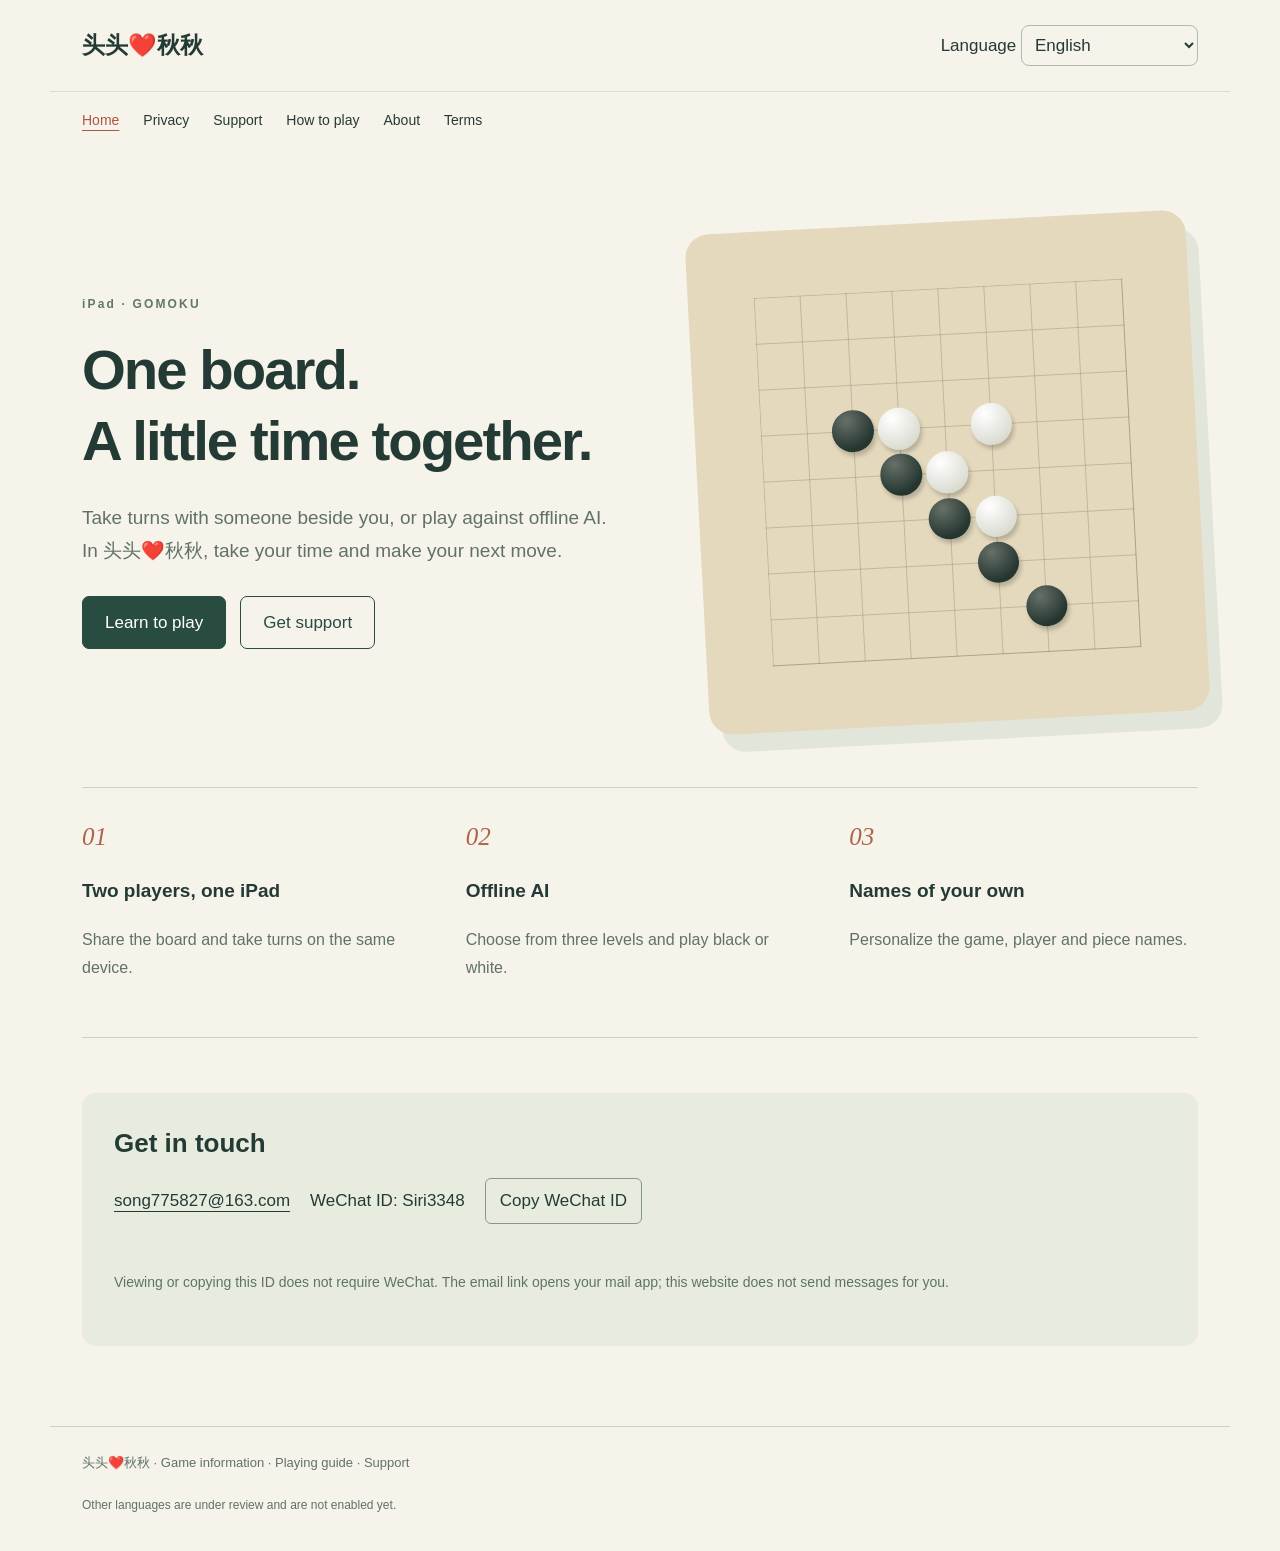
==== index.html @ f910bb74 "Publish static Gomoku support website in Chinese, English and Vietnamese" ====
<!doctype html><html lang="zh-Hans"><head><meta charset="utf-8"><meta name="viewport" content="width=device-width,initial-scale=1"><meta name="description" content="头头❤️秋秋 iPad 五子棋：游戏介绍、技术支持、玩法与隐私说明。"><meta name="referrer" content="strict-origin-when-cross-origin"><title>头头❤️秋秋 · 首页</title><link rel="stylesheet" href="style.css"><script defer src="content.js"></script><script defer src="app.js"></script></head><body data-page="index"><header><a class="brand" href="index.html">头头<span class="heart">❤️</span>秋秋</a><label><span id="language-label">语言</span> <select id="language" aria-labelledby="language-label"><option value="zh-Hans">简体中文</option><option value="en">English</option><option value="vi">Tiếng Việt</option><option value="zh-Hant" disabled>繁體中文</option><option value="ja" disabled>日本語</option><option value="hi" disabled>हिन्दी</option><option value="es" disabled>Español</option><option value="pt-BR" disabled>Português (Brasil)</option><option value="id" disabled>Bahasa Indonesia</option><option value="ko" disabled>한국어</option></select></label></header><nav aria-label="Navigation"></nav><main id="main"><h1>首页</h1><p>头头❤️秋秋 · iPad 五子棋</p><noscript><p>请启用 JavaScript 查看完整多语言内容。联系：<a href="mailto:song775827@163.com">song775827@163.com</a> · WeChat ID: Siri3348</p></noscript></main><footer></footer></body></html>
---- style.css ----
*{box-sizing:border-box}body{margin:0;background:#f6f3eb;color:#243b35;font:17px/1.75 -apple-system,BlinkMacSystemFont,"Segoe UI",sans-serif}a{color:inherit;text-underline-offset:5px}button,select{font:inherit;color:inherit}button,a,select{-webkit-tap-highlight-color:transparent}button:focus-visible,a:focus-visible,select:focus-visible{outline:3px solid #a7533a;outline-offset:5px}header{max-width:1180px;margin:auto;padding:25px 32px;display:flex;align-items:center;justify-content:space-between;gap:20px;border-bottom:1px solid #d9dfd4}.brand{text-decoration:none;font-size:23px;font-weight:700;white-space:nowrap}.heart{color:#b75f48}select{max-width:190px;background:transparent;border:1px solid #aebbae;border-radius:8px;padding:9px}nav{max-width:1180px;margin:auto;padding:16px 32px;display:flex;gap:24px;flex-wrap:wrap;font-size:14px}nav a{text-decoration:none}nav a[aria-current=page]{color:#ae563f;text-decoration:underline}main{max-width:1180px;margin:auto;padding:48px 32px 80px}.hero{display:grid;grid-template-columns:1.1fr 1fr;align-items:center;gap:64px;padding:25px 0 65px}.eyebrow{font-size:12px;letter-spacing:.18em;font-weight:700;color:#607867}h1{font-size:clamp(36px,4.4vw,62px);font-weight:650;line-height:1.25;letter-spacing:-.035em;white-space:pre-line;margin:20px 0 25px}h2{font-size:28px;line-height:1.4;margin:0 0 16px}h3{font-size:19px}p{margin:0 0 20px;overflow-wrap:anywhere}.intro{max-width:530px;font-size:19px;color:#607267}.actions{display:flex;gap:14px;flex-wrap:wrap;margin-top:28px}.button{display:inline-block;background:#284c3f;color:#fff;text-decoration:none;border:1px solid #284c3f;padding:11px 22px;border-radius:7px;cursor:pointer}.button.secondary{background:transparent;color:#284c3f}.board-art{aspect-ratio:1;background:#e4d9bd;border:20px solid #e4d9bd;border-radius:24px;box-shadow:12px 18px 0 #e2e6da;position:relative;transform:rotate(-3deg)}.grid{position:absolute;inset:10%;background-image:linear-gradient(#8d846a66 1px,transparent 1px),linear-gradient(90deg,#8d846a66 1px,transparent 1px);background-size:12.5% 12.5%;border-right:1px solid #8d846a66;border-bottom:1px solid #8d846a66}.stone{position:absolute;width:9%;aspect-ratio:1;border-radius:50%;background:radial-gradient(circle at 35% 25%,#667069,#253630 70%);box-shadow:2px 4px 4px #0003;transform:translate(-50%,-50%)}.stone.white{background:radial-gradient(circle at 35% 25%,#fff,#d3d5c8 90%)}.features{display:grid;grid-template-columns:repeat(3,1fr);gap:35px;padding:35px 0;border-top:1px solid #c9d3c5;border-bottom:1px solid #c9d3c5}.feature-number{font:italic 25px Georgia;color:#ad634a}.features p{font-size:16px;color:#607267}.contact{margin-top:55px;padding:32px;background:#e8ecdf;border-radius:14px}.contact h2{font-size:26px}.contact-links{display:flex;align-items:center;gap:20px;flex-wrap:wrap}.contact button{border:1px solid #869a88;background:transparent;padding:7px 14px;border-radius:6px;cursor:pointer}.muted{font-size:14px;color:#607267}.article{max-width:780px;margin:auto}.article h1{font-size:40px}.article h2{margin-top:38px}.notice{padding:18px 20px;background:#f1e3cb;border-left:3px solid #ae563f;margin-bottom:28px;font-size:15px}.article p{white-space:pre-line}details{padding:20px 0;border-bottom:1px solid #c9d3c5}summary{cursor:pointer;font-weight:600}details p{padding-top:16px}footer{max-width:1180px;margin:auto;border-top:1px solid #c9d3c5;padding:25px 32px;color:#607267;font-size:13px}.status{min-height:26px;font-size:14px}.pending{font-size:12px;margin:10px 0;color:#607267}@media(max-width:700px){header{padding:20px;flex-wrap:wrap}.brand{font-size:21px}nav{padding:12px 20px;gap:12px 18px}main{padding:25px 20px 50px}.hero{grid-template-columns:1fr;gap:35px;padding:10px 0 45px}.board-art{max-width:350px;width:90%;margin:auto}.features{grid-template-columns:1fr;gap:10px}.contact{padding:23px}.contact-links{gap:12px}.article h1{font-size:34px}footer{padding:20px}}@media(prefers-reduced-motion:reduce){*{scroll-behavior:auto}}
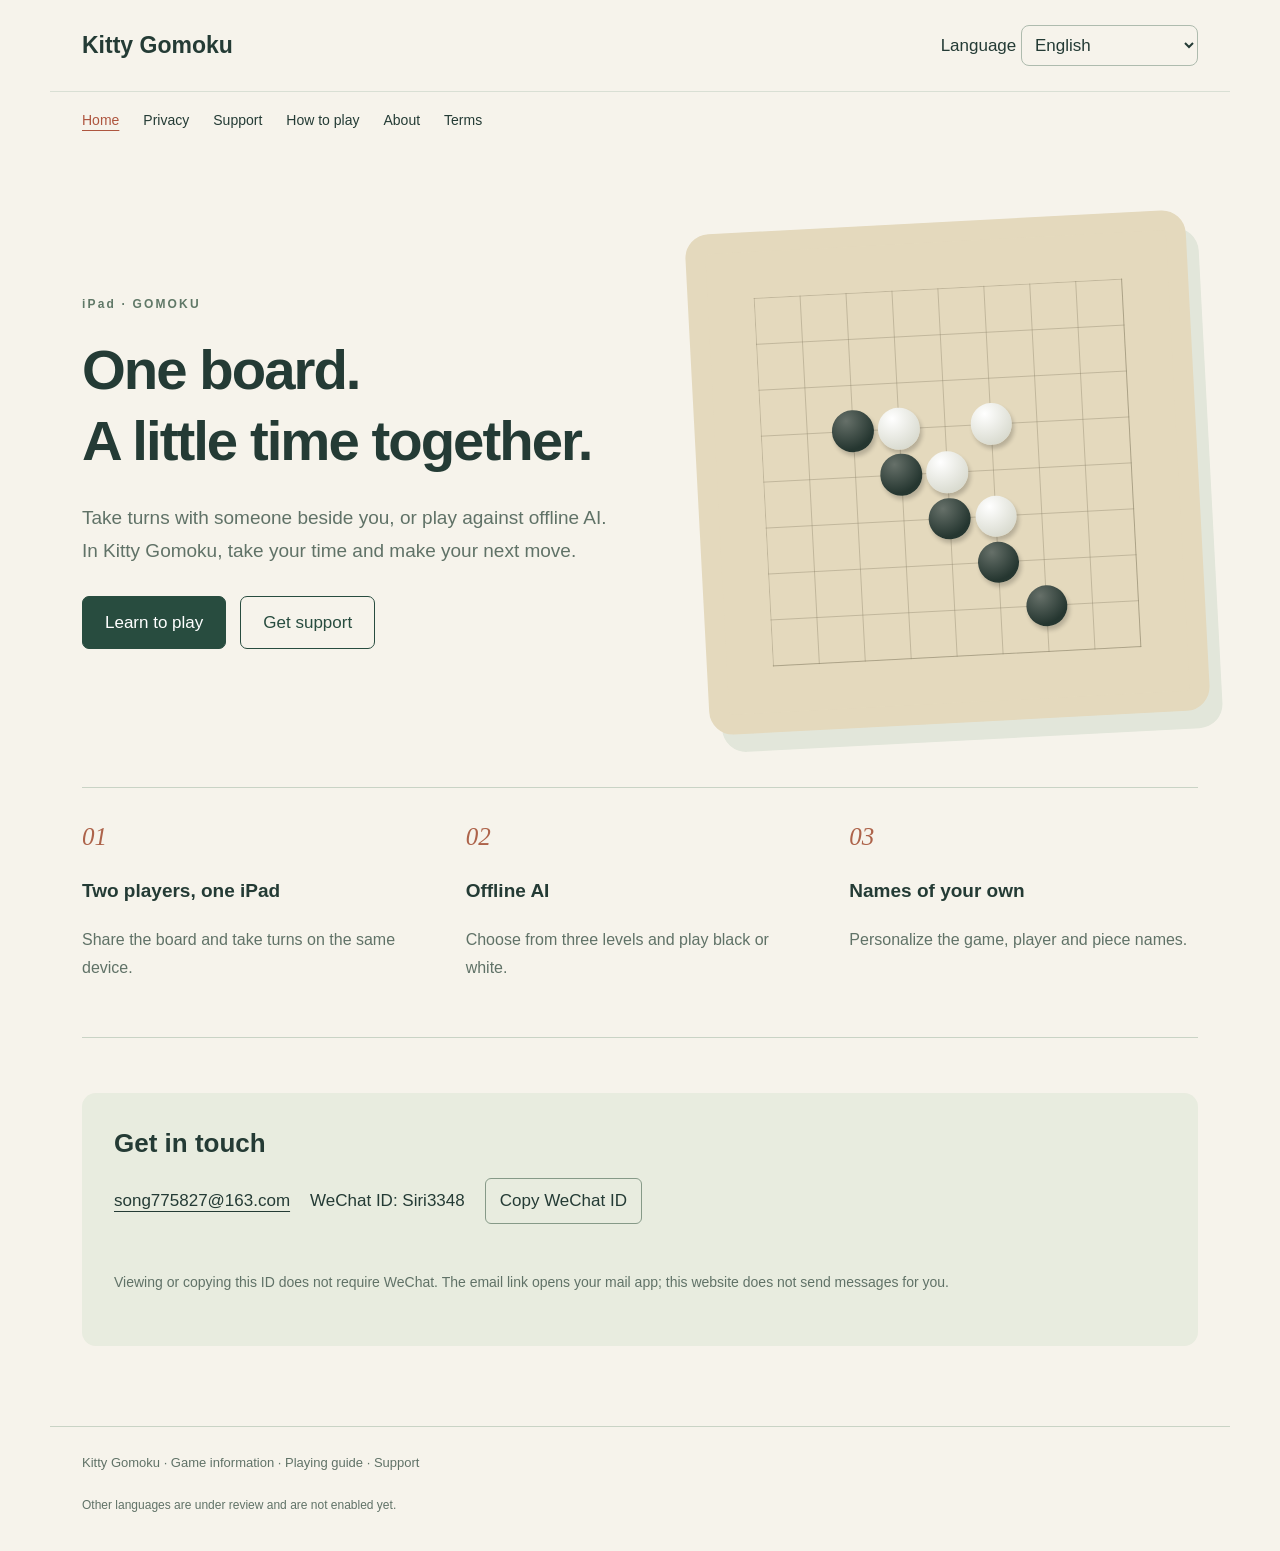
==== commit 06844357: "Unify website branding as Kitty Gomoku Update all six pages, localized Chinese/English/Vietnamese pr" ====
--- a/index.html
+++ b/index.html
@@ -1 +1 @@
-<!doctype html><html lang="zh-Hans"><head><meta charset="utf-8"><meta name="viewport" content="width=device-width,initial-scale=1"><meta name="description" content="头头❤️秋秋 iPad 五子棋：游戏介绍、技术支持、玩法与隐私说明。"><meta name="referrer" content="strict-origin-when-cross-origin"><title>头头❤️秋秋 · 首页</title><link rel="stylesheet" href="style.css"><script defer src="content.js"></script><script defer src="app.js"></script></head><body data-page="index"><header><a class="brand" href="index.html">头头<span class="heart">❤️</span>秋秋</a><label><span id="language-label">语言</span> <select id="language" aria-labelledby="language-label"><option value="zh-Hans">简体中文</option><option value="en">English</option><option value="vi">Tiếng Việt</option><option value="zh-Hant" disabled>繁體中文</option><option value="ja" disabled>日本語</option><option value="hi" disabled>हिन्दी</option><option value="es" disabled>Español</option><option value="pt-BR" disabled>Português (Brasil)</option><option value="id" disabled>Bahasa Indonesia</option><option value="ko" disabled>한국어</option></select></label></header><nav aria-label="Navigation"></nav><main id="main"><h1>首页</h1><p>头头❤️秋秋 · iPad 五子棋</p><noscript><p>请启用 JavaScript 查看完整多语言内容。联系：<a href="mailto:song775827@163.com">song775827@163.com</a> · WeChat ID: Siri3348</p></noscript></main><footer></footer></body></html>+<!doctype html><html lang="zh-Hans"><head><meta charset="utf-8"><meta name="viewport" content="width=device-width,initial-scale=1"><meta name="description" content="猫咪五子棋 iPad 五子棋：游戏介绍、技术支持、玩法与隐私说明。"><meta name="referrer" content="strict-origin-when-cross-origin"><title>猫咪五子棋 · 首页</title><link rel="stylesheet" href="style.css"><script defer src="content.js?v=kitty-20261117"></script><script defer src="app.js?v=kitty-20261117"></script></head><body data-page="index"><header><a class="brand" href="index.html">猫咪五子棋</a><label><span id="language-label">语言</span> <select id="language" aria-labelledby="language-label"><option value="zh-Hans">简体中文</option><option value="en">English</option><option value="vi">Tiếng Việt</option><option value="zh-Hant" disabled>繁體中文</option><option value="ja" disabled>日本語</option><option value="hi" disabled>हिन्दी</option><option value="es" disabled>Español</option><option value="pt-BR" disabled>Português (Brasil)</option><option value="id" disabled>Bahasa Indonesia</option><option value="ko" disabled>한국어</option></select></label></header><nav aria-label="Navigation"></nav><main id="main"><h1>首页</h1><p>猫咪五子棋 · iPad 五子棋</p><noscript><p>请启用 JavaScript 查看完整多语言内容。联系：<a href="mailto:song775827@163.com">song775827@163.com</a> · WeChat ID: Siri3348</p></noscript></main><footer></footer></body></html>
